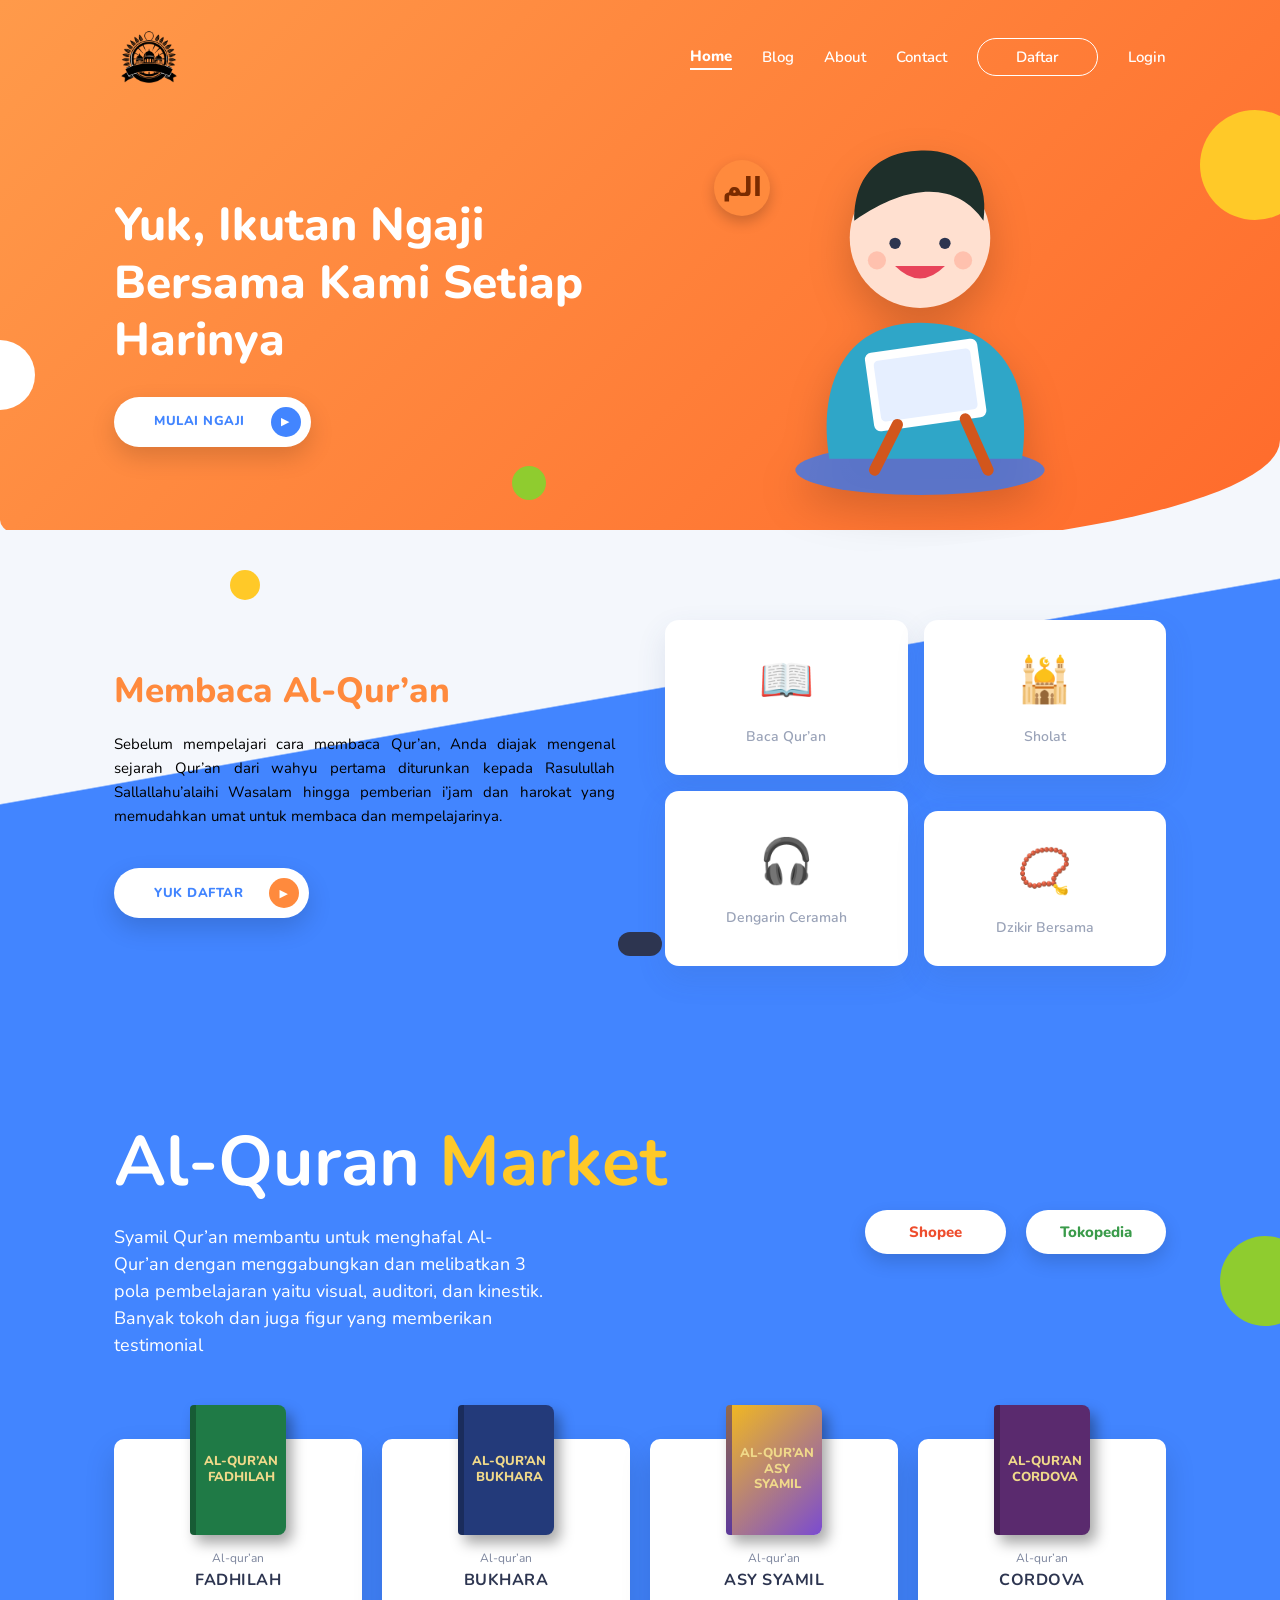
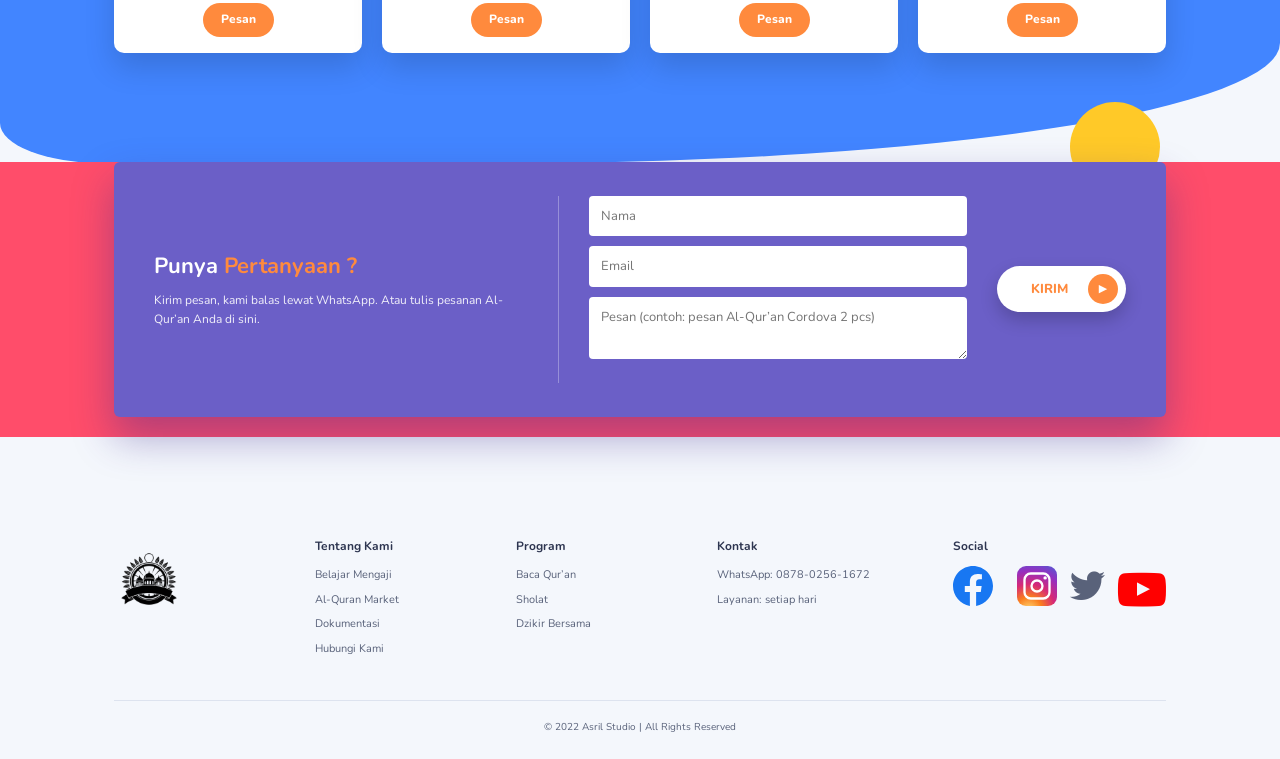
==== index.html @ a38765bd "renaming" ====
<!doctype html>
<html lang="id">
  <head>
    <meta charset="UTF-8" />
    <meta name="viewport" content="width=device-width, initial-scale=1" />
    <title>Yuk Ikutan Ngaji Bersama Kami</title>
    <meta
      name="description"
      content="Belajar mengaji agar fasih membaca Al-Qur’an. Daftar dan pesan Al-Qur’an langsung lewat WhatsApp."
    />
    <link rel="preconnect" href="https://fonts.googleapis.com" />
    <link rel="preconnect" href="https://fonts.gstatic.com" crossorigin />
    <link
      href="https://fonts.googleapis.com/css2?family=Nunito:wght@400;600;700;800&display=swap"
      rel="stylesheet"
    />
    <link rel="stylesheet" href="ngaji.css" />
    <link rel="stylesheet" href="https://cdnjs.cloudflare.com/ajax/libs/font-awesome/4.7.0/css/font-awesome.min.css">
  </head>
  <body>
    <header>
      <div class="wrap">
        <nav>
          <a href="#" class="logo"
            ><img class="img" src="/islamic-logo-designbg.png"
          /></a>
          <button
            class="burger"
            id="burger"
            aria-label="Buka menu"
            aria-expanded="false"
          >
            ☰
          </button>
          <div class="menu" id="menu">
            <a href="#home" class="on">Home</a><a href="#dokumentasi">Blog</a
            ><a href="#belajar">About</a><a href="#kontak">Contact</a>
            <a
              href="#"
              class="btn-out wa"
              data-msg="Assalamu’alaikum, saya ingin mendaftar kelas mengaji."
              >Daftar</a
            >
            <a href="#kontak">Login</a>
          </div>
        </nav>
      </div>
    </header>

    <section class="hero" id="home">
      <span class="blob blob-hero-left"></span>
      <span class="blob blob-hero-bottom"></span>
      <span class="blob blob-hero-right"></span>
      <div class="wrap">
        <div>
          <h1>Yuk, Ikutan Ngaji Bersama Kami Setiap Harinya</h1>
          <a href="#kontak" class="cta">MULAI NGAJI <b>▶</b></a>
        </div>
        <div class="kid">
          <div class="ar" aria-hidden="true">الم</div>
          <svg
            viewBox="0 0 300 330"
            role="img"
            aria-label="Ilustrasi anak membaca Al-Qur’an"
          >
            <ellipse
              cx="150"
              cy="300"
              rx="110"
              ry="22"
              fill="#3b78f0"
              opacity=".8"
            />
            <path
              d="M70 290c-10-60 10-120 80-120s100 50 90 120z"
              fill="#2fa6c8"
            />
            <circle cx="150" cy="95" r="62" fill="#ffe0d0" />
            <path
              d="M92 80c0-48 30-62 62-62s58 20 52 62c-20-30-60-38-114 0z"
              fill="#1e2f2a"
            />
            <circle cx="128" cy="100" r="5" fill="#2d3550" />
            <circle cx="172" cy="100" r="5" fill="#2d3550" />
            <path d="M128 120q22 22 44 0z" fill="#e8445a" />
            <circle cx="112" cy="115" r="8" fill="#ffb3a0" opacity=".7" />
            <circle cx="188" cy="115" r="8" fill="#ffb3a0" opacity=".7" />
            <rect
              x="105"
              y="190"
              width="100"
              height="70"
              rx="6"
              fill="#fff"
              transform="rotate(-8 155 225)"
            />
            <rect
              x="112"
              y="198"
              width="86"
              height="54"
              rx="4"
              fill="#e6efff"
              transform="rotate(-8 155 225)"
            />
            <path
              d="M130 260l-20 40M190 255l20 45"
              stroke="#d2561c"
              stroke-width="10"
              stroke-linecap="round"
            />
          </svg>
        </div>
      </div>
    </section>

    <section class="learn" id="belajar">
      <span class="blob blob-learn"></span>
      <div class="wrap">
        <div>
          <h2 style="font-size: 0px">
            Belajar Mengaji agar Fasih Dalam <span style="font-size: 35px;">Membaca Al-Qur’an</span>
          </h2>
          <p style="font-size: 15px; color: black;">
            Sebelum mempelajari cara membaca Qur’an, Anda diajak mengenal
            sejarah Qur’an dari wahyu pertama diturunkan kepada Rasulullah
            Sallallahu’alaihi Wasalam hingga pemberian i’jam dan harokat yang
            memudahkan umat untuk membaca dan mempelajarinya.
          </p>
          <a
            href="#"
            class="cta o wa"
            data-msg="Assalamu’alaikum, saya ingin mendaftar kelas mengaji."
            >YUK DAFTAR <b>▶</b></a
          >
        </div>
        <div class="cards">
          <button
            class="card wa"
            data-msg="Assalamu’alaikum, saya ingin ikut kelas Baca Qur’an."
          >
            <span class="ic">📖</span>Baca Qur’an
          </button>
          <button
            class="card wa"
            data-msg="Assalamu’alaikum, saya ingin ikut kelas Sholat."
          >
            <span class="ic">🕌</span>Sholat
          </button>
          <button
            class="card wa"
            data-msg="Assalamu’alaikum, saya ingin info jadwal Dengarin Ceramah."
          >
            <span class="ic">🎧</span>Dengarin Ceramah
          </button>
          <button
            class="card wa"
            data-msg="Assalamu’alaikum, saya ingin ikut Dzikir Bersama."
          >
            <span class="ic">📿</span>Dzikir Bersama
          </button>
        </div>
      </div>
    </section>

    <section class="market" id="market">
      <span class="blob blob-market"></span>
      <div class="wrap">
        <div class="mh">
          <div>
            <h3 style="font-size: 70px">Al-Quran <span>Market</span></h3>
            <p style="font-size: 18px">
              Syamil Qur’an membantu untuk menghafal Al-Qur’an dengan
              menggabungkan dan melibatkan 3 pola pembelajaran yaitu visual,
              auditori, dan kinestik. Banyak tokoh dan juga figur yang
              memberikan testimonial
            </p>
          </div>
          <div class="shops">
            <a
              id="oren"
              class="shop"
              href="https://shopee.co.id"
              target="_blank"
              rel="noopener"
              >Shopee</a
            ><a
              id="ijo"
              class="shop"
              href="https://tokopedia.com"
              target="_blank"
              rel="noopener"
              >Tokopedia</a
            >
          </div>
        </div>
        <div class="books">
          <div class="book">
            <div class="cover cover-fadhilah">AL-QUR’AN<br />FADHILAH</div>
            <small>Al-qur’an</small><strong>FADHILAH</strong
            ><button
              class="order wa"
              data-msg="Assalamu’alaikum, saya ingin memesan Al-Qur’an FADHILAH."
            >
              Pesan
            </button>
          </div>
          <div class="book">
            <div class="cover cover-bukhara">AL-QUR’AN<br />BUKHARA</div>
            <small>Al-qur’an</small><strong>BUKHARA</strong
            ><button
              class="order wa"
              data-msg="Assalamu’alaikum, saya ingin memesan Al-Qur’an BUKHARA."
            >
              Pesan
            </button>
          </div>
          <div class="book">
            <div class="cover cover-syamil">AL-QUR’AN<br />ASY SYAMIL</div>
            <small>Al-qur’an</small><strong>ASY SYAMIL</strong
            ><button
              class="order wa"
              data-msg="Assalamu’alaikum, saya ingin memesan Al-Qur’an ASY SYAMIL."
            >
              Pesan
            </button>
          </div>
          <div class="book">
            <div class="cover cover-cordova">AL-QUR’AN<br />CORDOVA</div>
            <small>Al-qur’an</small><strong>CORDOVA</strong
            ><button
              class="order wa"
              data-msg="Assalamu’alaikum, saya ingin memesan Al-Qur’an CORDOVA."
            >
              Pesan
            </button>
          </div>
        </div>
      </div>
    </section>

    <section class="contact" id="kontak">
      <span class="blob blob-contact"></span>
      <div class="wrap">
        <div class="box">
          <div>
            <h3>Punya <span>Pertanyaan ?</span></h3>
            <p>
              Kirim pesan, kami balas lewat WhatsApp. Atau tulis pesanan
              Al-Qur’an Anda di sini.
            </p>
          </div>
          <form id="form" novalidate>
            <input
              type="text"
              id="nama"
              placeholder="Nama"
              autocomplete="name"
              aria-label="Nama"
            />
            <input
              type="email"
              id="email"
              placeholder="Email"
              autocomplete="email"
              aria-label="Email"
            />
            <textarea
              id="pesan"
              placeholder="Pesan (contoh: pesan Al-Qur’an Cordova 2 pcs)"
              aria-label="Pesan"
            ></textarea>
            <div class="err" id="err" role="alert"></div>
          </form>
          <button class="send" form="form" type="submit">KIRIM <b>▶</b></button>
        </div>
      </div>
    </section>

    <footer>
      <div class="wrap">
        <div class="fg">
          <div>
            <a ></a><img class="img" src="/islamic-logo-designbg.png"</a>
          </div>
          <div>
            <h4>Tentang Kami</h4>
            <a href="#belajar">Belajar Mengaji</a
            ><a href="#market">Al-Quran Market</a
            ><a href="#dokumentasi">Dokumentasi</a
            ><a href="#kontak">Hubungi Kami</a>
          </div>
          <div>
            <h4>Program</h4>
            <a href="#belajar">Baca Qur’an</a><a href="#belajar">Sholat</a
            ><a href="#belajar">Dzikir Bersama</a>
          </div>
          <div>
            <h4>Kontak</h4>
            <p>WhatsApp: 0878-0256-1672</p>
            <p>Layanan: setiap hari</p>
          </div>
          <div>
            <h4>Social</h4>
            <div class="soc">
              <a href="#" aria-label="Facebook"><svg xmlns="http://w3.org" viewBox="0 0 24 24" width="40" height="40" fill="#1877F2">
  <path d="M24 12.073c0-6.627-5.373-12-12-12s-12 5.373-12 12c0 5.99 4.388 10.954 10.125 11.854v-8.385H7.078v-3.47h3.047V9.43c0-3.007 1.792-4.669 4.533-4.669 1.312 0 2.686.235 2.686.235v2.953H15.83c-1.491 0-1.956.925-1.956 1.874v2.25h3.328l-.532 3.47h-2.796v8.385C19.612 23.027 24 18.062 24 12.073z"/>
</svg>
</a><a href="#" aria-label="Instagram"><a href="https://instagram.com" target="_blank" rel="noopener noreferrer" aria-label="Instagram">
  <svg xmlns="http://w3.org" viewBox="0 0 512 512" style="width: 40px; height: 40px;">
    <defs>
      <!-- Instagram Gradient Background -->
      <radialGradient id="ig-grad" cx="30%" cy="110%" r="130%">
        <stop offset="0%" stop-color="#feda75" />
        <stop offset="25%" stop-color="#fa7e1e" />
        <stop offset="50%" stop-color="#d62976" />
        <stop offset="75%" stop-color="#962fbf" />
        <stop offset="100%" stop-color="#4f5bd5" />
      </radialGradient>
    </defs>
    <!-- Background Camera Shape -->
    <rect width="512" height="512" rx="115" fill="url(#ig-grad)" />
    <!-- White Camera Outline -->
    <rect x="96" y="96" width="320" height="320" rx="80" fill="none" stroke="#ffffff" stroke-width="30" />
    <!-- Lens Circle -->
    <circle cx="256" cy="256" r="70" fill="none" stroke="#ffffff" stroke-width="30" />
    <!-- Flash Dot -->
    <circle cx="360" cy="152" r="22" fill="#ffffff" />
  </svg>
</a>
</a><a href="#" aria-label="Twitter"><i class="fa fa-twitter" style="font-size:40px"></i></a
              ><a href="#" aria-label="YouTube"><i class="fa fa-youtube-play" style="font-size:48px; color:red;"></i></a>
            </div>
          </div>
        </div>
        <div class="copy">© 2022 Asril Studio | All Rights Reserved</div>
      </div>
    </footer>
    <div id="toast" role="status"></div>

    <script>
      const WA = "6287802561672";
      const openWA = (text) => {
        window.open(
          "https://wa.me/" + WA + "?text=" + encodeURIComponent(text),
          "_blank",
          "noopener",
        );
      };
      const toast = (t) => {
        const el = document.getElementById("toast");
        el.textContent = t;
        el.classList.add("show");
        setTimeout(() => el.classList.remove("show"), 2600);
      };
      document.querySelectorAll(".wa").forEach((el) =>
        el.addEventListener("click", (e) => {
          e.preventDefault();
          openWA(el.dataset.msg);
          toast("Membuka WhatsApp…");
        }),
      );
      const burger = document.getElementById("burger"),
        menu = document.getElementById("menu");
      burger.addEventListener("click", () => {
        const o = menu.classList.toggle("open");
        burger.setAttribute("aria-expanded", o);
      });
      menu.addEventListener("click", (e) => {
        if (e.target.tagName === "A") menu.classList.remove("open");
      });
      document.getElementById("form").addEventListener("submit", (e) => {
        e.preventDefault();
        const nama = document.getElementById("nama").value.trim();
        const email = document.getElementById("email").value.trim();
        const pesan = document.getElementById("pesan").value.trim();
        const err = document.getElementById("err");
        if (!nama || !pesan) {
          err.textContent = "Nama dan pesan wajib diisi.";
          return;
        }
        if (email && !/^\S+@\S+\.\S+$/.test(email)) {
          err.textContent = "Format email belum benar.";
          return;
        }
        err.textContent = "";
        openWA(
          "Assalamu’alaikum, saya " +
            nama +
            (email ? " (" + email + ")" : "") +
            ".\n\n" +
            pesan,
        );
        toast("Pesan dikirim lewat WhatsApp");
        e.target.reset();
      });
    </script>
  </body>
</html>
---- ngaji.css ----
:root {
  --org: #ff8a3d;
  --org2: #ff6a2b;
  --blue: #4285ff;
  --yel: #ffc928;
  --grn: #8fcc2f;
  --red: #ff4d6a;
  --pur: #6b5fc7;
  --ink: #2d3550;
  --bg: #f4f7fc;
}
* {
  box-sizing: border-box;
  margin: 0;
  padding: 0;
}
html {
  scroll-behavior: smooth;
}
body {
  font-family: Nunito, system-ui, sans-serif;
  color: var(--ink);
  background: var(--bg);
  overflow-x: hidden;
  line-height: 1.6;
}
a {
  color: inherit;
  text-decoration: none;
}
button {
  font: inherit;
  cursor: pointer;
  border: 0;
}
:focus-visible {
  outline: 3px solid var(--ink);
  outline-offset: 3px;
}
.wrap {
  max-width: 1100px;
  margin: 0 auto;
  padding: 0 24px;
  position: relative;
  z-index: 2;
}
.blob {
  position: absolute;
  border-radius: 50%;
  z-index: 1;
}
.blob-hero-left {
  width: 70px;
  height: 70px;
  background: #fff;
  left: -35px;
  top: 340px;
}
.blob-hero-bottom {
  width: 34px;
  height: 34px;
  background: var(--grn);
  left: 40%;
  bottom: 60px;
}
.blob-hero-right {
  width: 110px;
  height: 110px;
  background: var(--yel);
  right: -30px;
  top: 110px;
}
.blob-learn {
  width: 30px;
  height: 30px;
  background: var(--yel);
  left: 230px;
  top: 40px;
}
.blob-market {
  width: 90px;
  height: 90px;
  background: var(--grn);
  right: -30px;
  top: 150px;
}
.blob-doc-right {
  width: 90px;
  height: 90px;
  background: var(--pur);
  right: 90px;
  top: 320px;
}
.blob-doc-left {
  width: 30px;
  height: 30px;
  background: var(--grn);
  left: 30px;
  top: 0;
}
.blob-contact {
  width: 90px;
  height: 90px;
  background: var(--yel);
  right: 120px;
  top: -60px;
}
header {
  position: absolute;
  top: 0;
  left: 0;
  right: 0;
  z-index: 10;
}
nav {
  display: flex;
  align-items: center;
  justify-content: space-between;
  padding: 22px 0;
}
.logo {
  font-weight: 800;
  color: #fff;
  font-size: 20px;
  letter-spacing: 1px;
  display: flex;
  align-items: center;
  gap: 6px;
}
.img {
  width: 70px;
  height: 70px;
}
.logo i {
  width: 20px;
  height: 20px;
  border: 3px solid #fff;
  border-radius: 4px;
  display: inline-block;
}
.menu {
  display: flex;
  align-items: center;
  gap: 30px;
  color: #fff;
  font-weight: 600;
  font-size: 15px;
}
.menu a.on {
  font-weight: 800;
  border-bottom: 2px solid #fff;
}
.btn-out {
  border: 1.5px solid #fff;
  border-radius: 99px;
  padding: 6px 38px;
}
.burger {
  display: none;
  background: none;
  color: #fff;
  font-size: 28px;
}
.hero {
  background: linear-gradient(135deg, #ff9a4a, #ff6a2b);
  position: relative;
  min-height: 560px;
  border-radius: 0 0 50% 14% / 0 0 120px 40px;
  padding-top: 130px;
  overflow: hidden;
}
.hero .wrap {
  display: grid;
  grid-template-columns: 1.1fr 1fr;
  align-items: center;
  gap: 20px;
  min-height: 380px;
}
.hero h1 {
  color: #fff;
  font-size: clamp(30px, 4.4vw, 46px);
  line-height: 1.25;
  font-weight: 800;
  margin-bottom: 28px;
}
.cta {
  display: inline-flex;
  align-items: center;
  gap: 26px;
  background: #fff;
  color: var(--blue);
  font-weight: 800;
  font-size: 13px;
  letter-spacing: 0.5px;
  padding: 10px 10px 10px 40px;
  border-radius: 99px;
  box-shadow: 0 10px 24px rgba(0, 0, 0, 0.15);
  transition: transform 0.15s;
}
.cta:hover {
  transform: translateY(-2px);
}
.cta b {
  width: 30px;
  height: 30px;
  border-radius: 50%;
  background: var(--blue);
  color: #fff;
  display: grid;
  place-items: center;
  font-size: 11px;
}
.cta.o b {
  background: var(--org);
}
.kid {
  justify-self: center;
  position: relative;
  width: min(340px, 80%);
}
.kid svg {
  width: 100%;
  height: auto;
  filter: drop-shadow(0 18px 20px rgba(0, 0, 0, 0.18));
}
.ar {
  position: absolute;
  left: -36px;
  top: 30px;
  width: 56px;
  height: 56px;
  border-radius: 50%;
  background: var(--org);
  color: #7a2b00;
  display: grid;
  place-items: center;
  font-size: 26px;
  font-weight: 800;
  box-shadow: 0 6px 14px rgba(0, 0, 0, 0.2);
}
.learn {
  position: relative;
  padding: 90px 0 120px;
  background: linear-gradient(170deg, var(--bg) 35%, var(--blue) 35.2%);
  margin-top: -30px;
}
.learn .wrap {
  display: grid;
  grid-template-columns: 1fr 1fr;
  gap: 50px;
  align-items: center;
}
.learn h2 {
  font-size: 20px;
  font-weight: 700;
  color: #4a5370;
  line-height: 1.35;
}
.learn h2 span {
  color: var(--org);
  font-size: 22px;
  font-weight: 800;
  display: block;
}
.learn p {
  text-align: justify;
  font-size: 13px;
  margin: 18px 0 40px;
  color: #4a5370;
}
.cards {
  display: grid;
  grid-template-columns: 1fr 1fr;
  gap: 16px;
}
.card {
  background: #fff;
  border-radius: 14px;
  padding: 26px 12px;
  text-align: center;
  box-shadow: 0 12px 30px rgba(60, 80, 140, 0.12);
  color: #9aa3b8;
  font-size: 14px;
  font-weight: 600;
  transition:
    transform 0.15s,
    box-shadow 0.15s;
  display: block;
  width: 100%;
}
.card:hover {
  transform: translateY(-3px);
  box-shadow: 0 16px 34px rgba(60, 80, 140, 0.2);
}
.card .ic {
  font-size: 44px;
  display: block;
  margin-bottom: 10px;
}
.cards .card:nth-child(4) {
  margin-top: 20px;
}
.market {
  background: var(--blue);
  position: relative;
  padding: 20px 0 110px;
  color: #fff;
  border-radius: 0 0 60% 8% / 0 0 120px 40px;
  overflow: hidden;
}
.mh {
  display: flex;
  justify-content: space-between;
  align-items: center;
  gap: 20px;
  flex-wrap: wrap;
}
.mh h3 {
  font-size: 16px;
  font-weight: 700;
}
.mh h3 span {
  color: var(--yel);
}
.mh p {
  font-size: 10px;
  max-width: 430px;
  line-height: 1.5;
  margin-top: 6px;
}
.shops {
  display: flex;
  gap: 20px;
}
.shop {
  background: #fff;
  color: black;
  border-radius: 99px;
  padding: 10px 34px;
  font-weight: 800;
  font-size: 15px;
  box-shadow: 0 8px 18px rgba(0, 0, 0, 0.15);
}
.shop.s {
}
.shop.t {
}
#ijo {
  color: #3a9b4a;
}
#oren {
  padding-inline: 44px;
  color: #ee4d2d;
}
.books {
  display: grid;
  grid-template-columns: repeat(4, 1fr);
  gap: 20px;
  margin-top: 50px;
  padding-top: 30px;
}
.book {
  background: #fff;
  border-radius: 10px;
  text-align: center;
  padding: 0 10px 16px;
  color: var(--ink);
  box-shadow: 0 14px 30px rgba(0, 0, 0, 0.15);
}
.cover {
  width: 96px;
  height: 130px;
  margin: -34px auto 14px;
  border-radius: 4px 8px 8px 4px;
  box-shadow: 6px 8px 14px rgba(0, 0, 0, 0.35);
  display: grid;
  place-items: center;
  color: #f0d98a;
  font-weight: 800;
  font-size: 13px;
  line-height: 1.2;
  padding: 8px;
  border-left: 6px solid rgba(0, 0, 0, 0.25);
}
.cover-fadhilah {
  background: #1f7a46;
}
.cover-bukhara {
  background: #233a7a;
}
.cover-syamil {
  background: linear-gradient(135deg, #f0b723, #7a4bd1);
}
.cover-cordova {
  background: #5a2a6e;
}
.book small {
  display: block;
  color: #7b849c;
  font-size: 12px;
}
.book strong {
  display: block;
  letter-spacing: 0.5px;
  margin-bottom: 10px;
}
.order {
  background: var(--org);
  color: #fff;
  font-weight: 800;
  font-size: 12px;
  padding: 7px 18px;
  border-radius: 99px;
}
.order:hover {
  background: var(--org2);
}
.doc {
  position: relative;
  padding: 90px 0 120px;
  background: linear-gradient(175deg, var(--bg) 30%, var(--red) 30.2%);
  overflow: hidden;
}
.doc .wrap {
  display: grid;
  grid-template-columns: 200px 1.2fr 1.8fr 190px;
  grid-template-rows: auto auto auto;
  gap: 14px;
}
.t {
  background: #fff;
  border-radius: 12px;
  padding: 16px;
  box-shadow: 0 10px 24px rgba(0, 0, 0, 0.1);
  font-size: 12px;
}
.t .pl {
  width: 26px;
  height: 26px;
  border: 1.5px solid var(--pur);
  color: var(--pur);
  border-radius: 6px;
  display: grid;
  place-items: center;
  margin-bottom: 28px;
}
.t b {
  display: block;
  color: var(--pur);
  font-size: 12px;
}
.t span {
  color: #8b93a8;
  font-size: 10px;
}
.ph {
  border-radius: 12px;
  color: #fff;
  position: relative;
  overflow: hidden;
  min-height: 110px;
  display: flex;
  align-items: flex-end;
  padding: 12px;
  font-size: 11px;
  font-weight: 700;
  box-shadow: 0 10px 24px rgba(0, 0, 0, 0.18);
}
.ph em {
  font-style: normal;
  display: block;
  font-size: 9px;
  font-weight: 400;
  opacity: 0.85;
}
.ph1 {
  background: linear-gradient(160deg, #6d7fd6, #aab6f5);
  grid-column: 2;
  grid-row: 1;
}
.ph2 {
  background: linear-gradient(160deg, #2a2a35, #6a4a2a);
  grid-column: 1;
  grid-row: 2;
}
.ph3 {
  background: linear-gradient(160deg, #d9b88a, #6b4f3a);
  grid-column: 2/4;
  grid-row: 2/4;
  min-height: 220px;
  font-size: 12px;
}
.ph4 {
  background: linear-gradient(160deg, #394f3a, #a08a5a);
  grid-column: 4;
  grid-row: 2;
  min-height: 130px;
}
.ph .ic {
  position: absolute;
  top: 10px;
  right: 14px;
  font-size: 44px;
  opacity: 0.8;
}
.tl {
  grid-column: 1;
  grid-row: 1;
}
.tl2 {
  grid-column: 1;
  grid-row: 3;
}
.dt {
  grid-column: 3/5;
  grid-row: 1;
  padding: 0 0 0 20px;
}
.dt small {
  color: var(--blue);
  font-size: 14px;
  font-weight: 700;
}
.dt h3 {
  font-size: 22px;
  color: var(--org);
  font-weight: 800;
  line-height: 1.2;
}
.dt p {
  font-size: 11px;
  margin-top: 6px;
  max-width: 330px;
  color: #4a5370;
}
.contact {
  background: var(--red);
  position: relative;
  padding: 0 0 70px;
  margin-top: -1px;
}
.box {
  background: var(--pur);
  border-radius: 6px;
  padding: 34px 40px;
  display: grid;
  grid-template-columns: 1.1fr 1.2fr auto;
  gap: 30px;
  align-items: center;
  color: #fff;
  box-shadow: 0 20px 40px rgba(60, 40, 140, 0.4);
  margin-bottom: -50px;
}
.box h3 {
  font-size: 22px;
  font-weight: 700;
}
.box h3 span {
  color: var(--org);
}
.box p {
  font-size: 12px;
  margin-top: 6px;
  opacity: 0.9;
}
.box form {
  display: grid;
  gap: 10px;
  border-left: 1px solid rgba(255, 255, 255, 0.3);
  padding-left: 30px;
}
.box input,
.box textarea {
  width: 100%;
  border: 0;
  border-radius: 4px;
  padding: 10px 12px;
  font: inherit;
  font-size: 13px;
  color: var(--ink);
}
.box textarea {
  resize: vertical;
  min-height: 44px;
}
.err {
  font-size: 11px;
  color: #ffe08a;
  min-height: 14px;
}
.send {
  background: #fff;
  color: var(--org);
  display: inline-flex;
  gap: 20px;
  align-items: center;
  font-weight: 800;
  font-size: 13px;
  padding: 8px 8px 8px 34px;
  border-radius: 99px;
  box-shadow: 0 8px 18px rgba(0, 0, 0, 0.2);
}
.send b {
  width: 30px;
  height: 30px;
  border-radius: 50%;
  background: var(--org);
  color: #fff;
  display: grid;
  place-items: center;
  font-size: 11px;
}
footer {
  background: var(--bg);
  padding: 100px 0 24px;
  font-size: 11px;
  color: #59627a;
}
.fg {
  display: grid;
  grid-template-columns: 1fr 1fr 1fr 1.2fr 0.8fr;
  gap: 24px;
}
.fg h4 {
  font-size: 12px;
  color: var(--ink);
  margin-bottom: 10px;
}
.fg a,
.fg p {
  display: block;
  margin-bottom: 7px;
}
.fg a:hover {
  color: var(--org2);
}
.fg .logo {
  color: var(--org);
}
.fg .logo i {
  border-color: var(--org);
}
.soc {
  display: flex;
  gap: 12px;
}
.copy {
  text-align: center;
  margin-top: 36px;
  padding-top: 18px;
  border-top: 1px solid #dde3ef;
  font-size: 10px;
}
#toast {
  position: fixed;
  left: 50%;
  bottom: 24px;
  transform: translateX(-50%) translateY(80px);
  background: var(--ink);
  color: #fff;
  padding: 12px 22px;
  border-radius: 99px;
  font-size: 14px;
  font-weight: 700;
  transition: transform 0.3s;
  z-index: 50;
}
#toast.show {
  transform: translateX(-50%) translateY(0);
}
@media (max-width: 900px) {
  .burger {
    display: block;
  }
  .menu {
    position: absolute;
    top: 70px;
    left: 16px;
    right: 16px;
    background: var(--org2);
    flex-direction: column;
    padding: 22px;
    border-radius: 16px;
    gap: 16px;
    display: none;
    box-shadow: 0 14px 30px rgba(0, 0, 0, 0.25);
  }
  .menu.open {
    display: flex;
  }
  .hero .wrap,
  .learn .wrap {
    grid-template-columns: 1fr;
  }
  .hero {
    border-radius: 0 0 40% 10% / 0 0 60px 30px;
  }
  .kid {
    margin-bottom: 30px;
  }
  .ar {
    left: 0;
  }
  .books {
    grid-template-columns: 1fr 1fr;
    row-gap: 50px;
  }
  .doc .wrap {
    grid-template-columns: 1fr 1fr;
  }
  .ph1,
  .ph2,
  .ph3,
  .ph4,
  .tl,
  .tl2,
  .dt {
    grid-column: auto;
    grid-row: auto;
  }
  .dt {
    grid-column: 1/-1;
    order: -1;
    padding: 0 0 10px;
  }
  .ph3 {
    grid-column: 1/-1;
  }
  .box {
    grid-template-columns: 1fr;
    padding: 28px 22px;
  }
  .box form {
    border-left: 0;
    padding: 0;
  }
  .fg {
    grid-template-columns: 1fr 1fr;
  }
}
@media (prefers-reduced-motion: reduce) {
  * {
    transition: none !important;
    scroll-behavior: auto !important;
  }
}
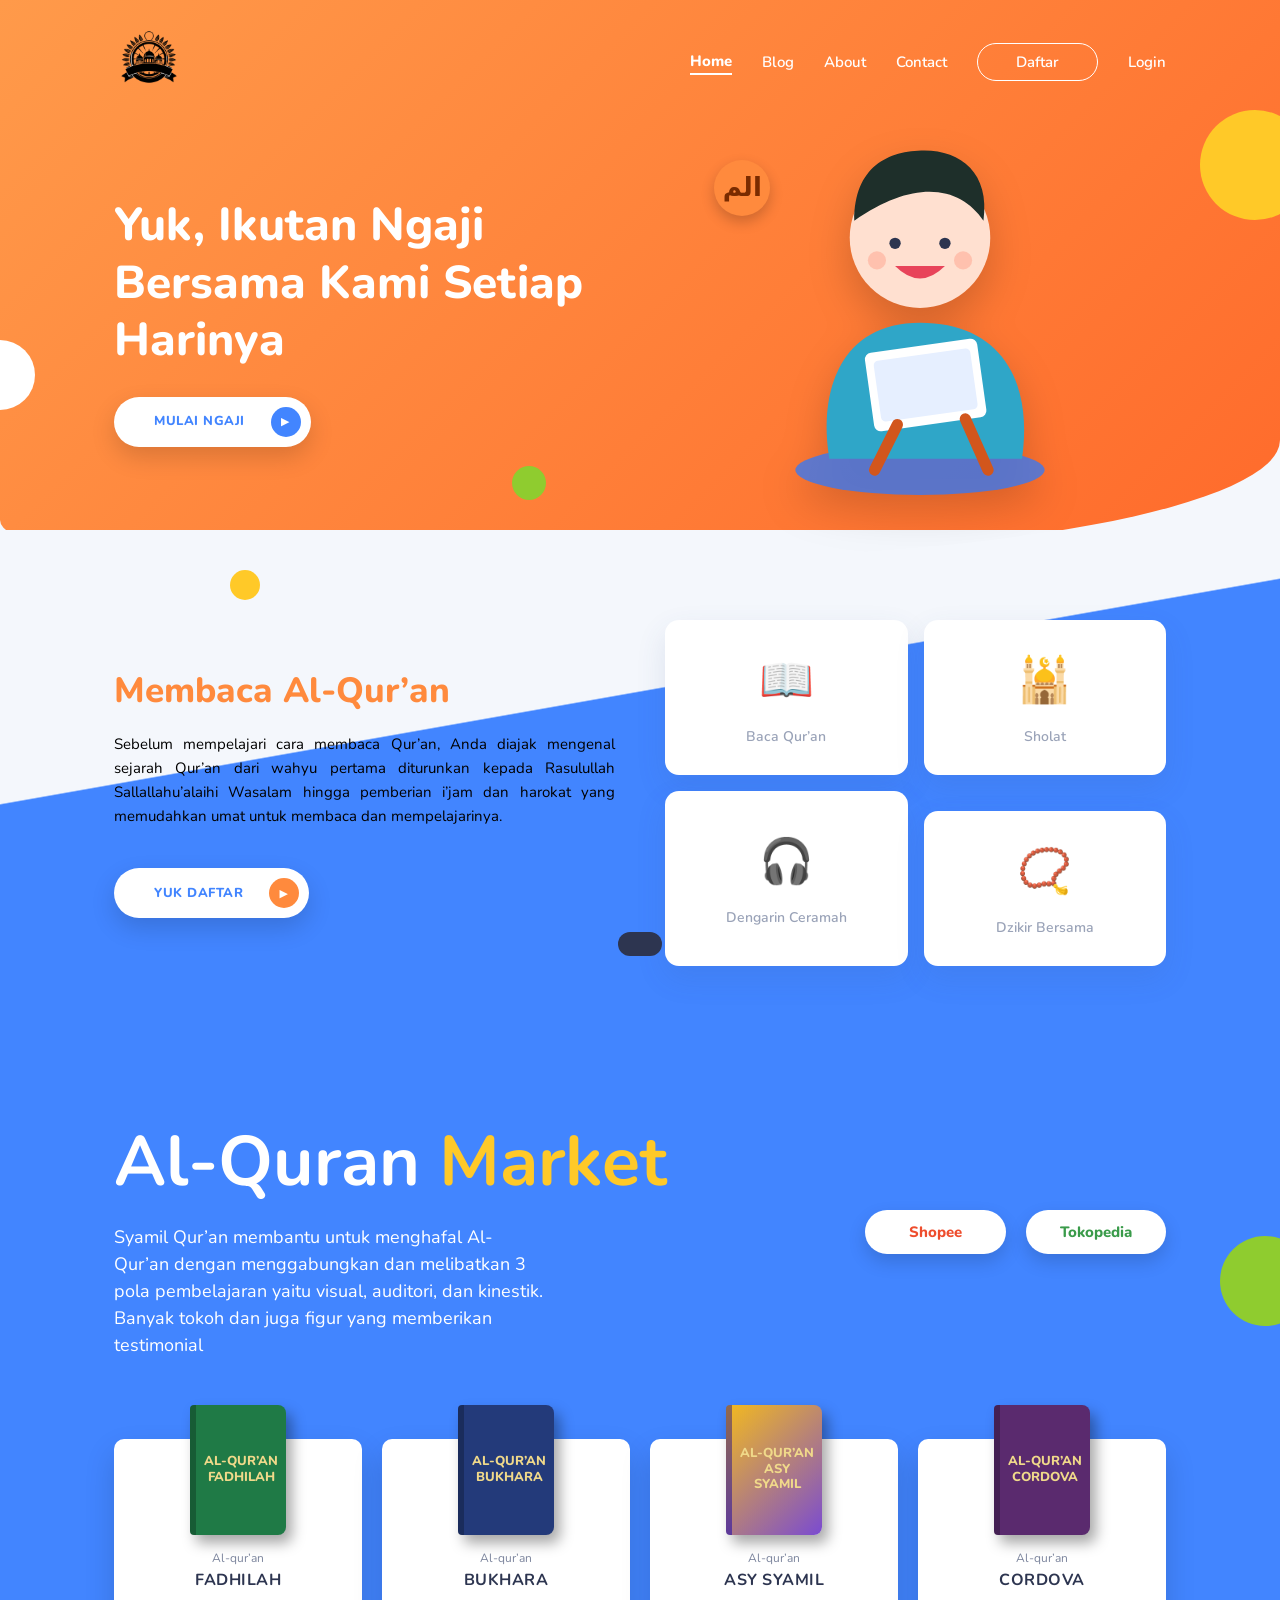
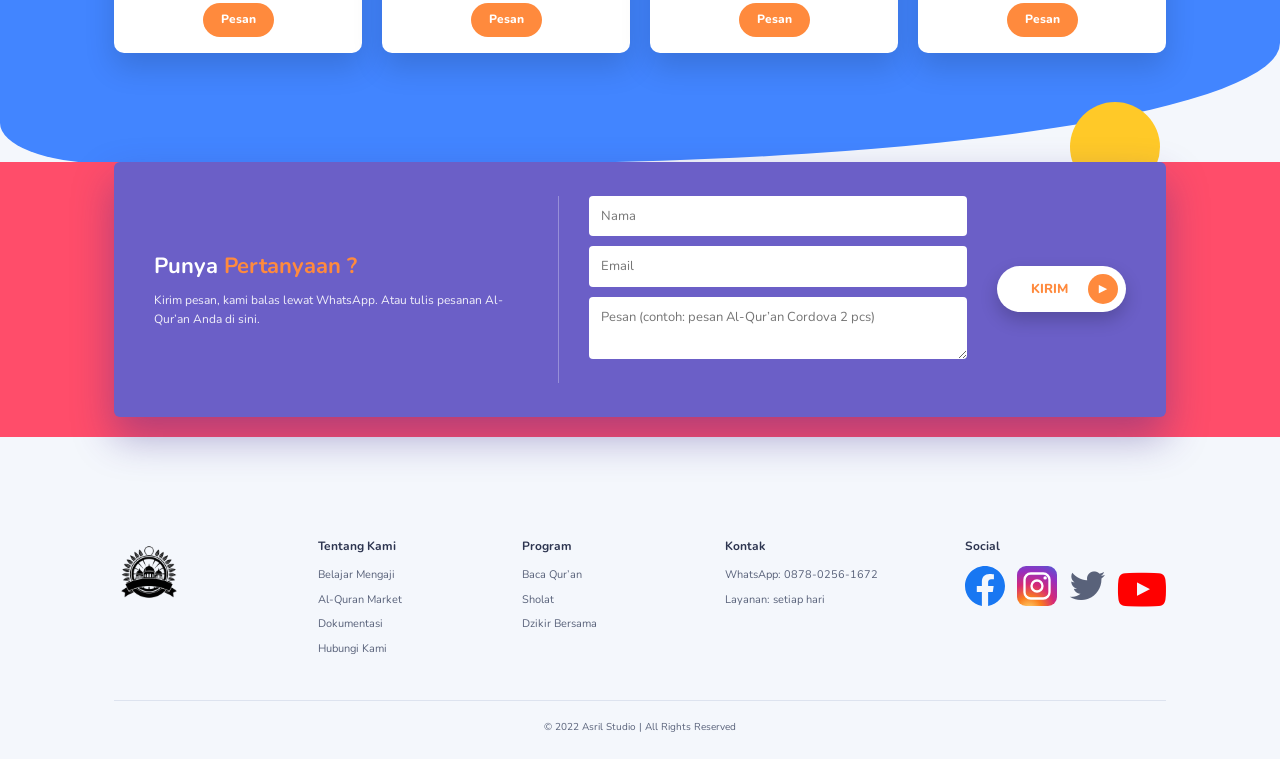
==== commit a8d5f32d: "fixing image" ====
--- a/index.html
+++ b/index.html
@@ -15,15 +15,21 @@
       rel="stylesheet"
     />
     <link rel="stylesheet" href="ngaji.css" />
-    <link rel="stylesheet" href="https://cdnjs.cloudflare.com/ajax/libs/font-awesome/4.7.0/css/font-awesome.min.css">
+    <link
+      rel="stylesheet"
+      href="https://cdnjs.cloudflare.com/ajax/libs/font-awesome/4.7.0/css/font-awesome.min.css"
+    />
   </head>
   <body>
     <header>
       <div class="wrap">
         <nav>
-          <a href="#" class="logo"
-            ><img class="img" src="/islamic-logo-designbg.png"
-          /></a>
+          <a href="#" class="logo">
+            <picture>
+              <source srcset="/converted.webp" type="image/webp" />
+              <img class="img" src="/islamic-logo-designbg.png" />
+            </picture>
+          </a>
           <button
             class="burger"
             id="burger"
@@ -119,9 +125,10 @@
       <div class="wrap">
         <div>
           <h2 style="font-size: 0px">
-            Belajar Mengaji agar Fasih Dalam <span style="font-size: 35px;">Membaca Al-Qur’an</span>
+            Belajar Mengaji agar Fasih Dalam
+            <span style="font-size: 35px">Membaca Al-Qur’an</span>
           </h2>
-          <p style="font-size: 15px; color: black;">
+          <p style="font-size: 15px; color: black">
             Sebelum mempelajari cara membaca Qur’an, Anda diajak mengenal
             sejarah Qur’an dari wahyu pertama diturunkan kepada Rasulullah
             Sallallahu’alaihi Wasalam hingga pemberian i’jam dan harokat yang
@@ -281,7 +288,16 @@
       <div class="wrap">
         <div class="fg">
           <div>
-            <a ></a><img class="img" src="/islamic-logo-designbg.png"</a>
+            <a href="#home">
+              <picture>
+                <source srcset="/converted.webp" type="image/webp" />
+                <img
+                  class="img"
+                  src="/islamic-logo-designbg.png"
+                  alt="Ngaji-ku"
+                />
+              </picture>
+            </a>
           </div>
           <div>
             <h4>Tentang Kami</h4>
@@ -303,33 +319,78 @@
           <div>
             <h4>Social</h4>
             <div class="soc">
-              <a href="#" aria-label="Facebook"><svg xmlns="http://w3.org" viewBox="0 0 24 24" width="40" height="40" fill="#1877F2">
-  <path d="M24 12.073c0-6.627-5.373-12-12-12s-12 5.373-12 12c0 5.99 4.388 10.954 10.125 11.854v-8.385H7.078v-3.47h3.047V9.43c0-3.007 1.792-4.669 4.533-4.669 1.312 0 2.686.235 2.686.235v2.953H15.83c-1.491 0-1.956.925-1.956 1.874v2.25h3.328l-.532 3.47h-2.796v8.385C19.612 23.027 24 18.062 24 12.073z"/>
-</svg>
-</a><a href="#" aria-label="Instagram"><a href="https://instagram.com" target="_blank" rel="noopener noreferrer" aria-label="Instagram">
-  <svg xmlns="http://w3.org" viewBox="0 0 512 512" style="width: 40px; height: 40px;">
-    <defs>
-      <!-- Instagram Gradient Background -->
-      <radialGradient id="ig-grad" cx="30%" cy="110%" r="130%">
-        <stop offset="0%" stop-color="#feda75" />
-        <stop offset="25%" stop-color="#fa7e1e" />
-        <stop offset="50%" stop-color="#d62976" />
-        <stop offset="75%" stop-color="#962fbf" />
-        <stop offset="100%" stop-color="#4f5bd5" />
-      </radialGradient>
-    </defs>
-    <!-- Background Camera Shape -->
-    <rect width="512" height="512" rx="115" fill="url(#ig-grad)" />
-    <!-- White Camera Outline -->
-    <rect x="96" y="96" width="320" height="320" rx="80" fill="none" stroke="#ffffff" stroke-width="30" />
-    <!-- Lens Circle -->
-    <circle cx="256" cy="256" r="70" fill="none" stroke="#ffffff" stroke-width="30" />
-    <!-- Flash Dot -->
-    <circle cx="360" cy="152" r="22" fill="#ffffff" />
-  </svg>
-</a>
-</a><a href="#" aria-label="Twitter"><i class="fa fa-twitter" style="font-size:40px"></i></a
-              ><a href="#" aria-label="YouTube"><i class="fa fa-youtube-play" style="font-size:48px; color:red;"></i></a>
+              <a href="#" aria-label="Facebook"
+                ><svg
+                  xmlns="http://w3.org"
+                  viewBox="0 0 24 24"
+                  width="40"
+                  height="40"
+                  fill="#1877F2"
+                >
+                  <path
+                    d="M24 12.073c0-6.627-5.373-12-12-12s-12 5.373-12 12c0 5.99 4.388 10.954 10.125 11.854v-8.385H7.078v-3.47h3.047V9.43c0-3.007 1.792-4.669 4.533-4.669 1.312 0 2.686.235 2.686.235v2.953H15.83c-1.491 0-1.956.925-1.956 1.874v2.25h3.328l-.532 3.47h-2.796v8.385C19.612 23.027 24 18.062 24 12.073z"
+                  />
+                </svg> </a
+              ><a
+                href="https://instagram.com"
+                target="_blank"
+                rel="noopener noreferrer"
+                aria-label="Instagram"
+              >
+                <svg
+                  xmlns="http://w3.org"
+                  viewBox="0 0 512 512"
+                  style="width: 40px; height: 40px"
+                >
+                  <defs>
+                    <!-- Instagram Gradient Background -->
+                    <radialGradient id="ig-grad" cx="30%" cy="110%" r="130%">
+                      <stop offset="0%" stop-color="#feda75" />
+                      <stop offset="25%" stop-color="#fa7e1e" />
+                      <stop offset="50%" stop-color="#d62976" />
+                      <stop offset="75%" stop-color="#962fbf" />
+                      <stop offset="100%" stop-color="#4f5bd5" />
+                    </radialGradient>
+                  </defs>
+                  <!-- Background Camera Shape -->
+                  <rect
+                    width="512"
+                    height="512"
+                    rx="115"
+                    fill="url(#ig-grad)"
+                  />
+                  <!-- White Camera Outline -->
+                  <rect
+                    x="96"
+                    y="96"
+                    width="320"
+                    height="320"
+                    rx="80"
+                    fill="none"
+                    stroke="#ffffff"
+                    stroke-width="30"
+                  />
+                  <!-- Lens Circle -->
+                  <circle
+                    cx="256"
+                    cy="256"
+                    r="70"
+                    fill="none"
+                    stroke="#ffffff"
+                    stroke-width="30"
+                  />
+                  <!-- Flash Dot -->
+                  <circle cx="360" cy="152" r="22" fill="#ffffff" />
+                </svg>
+              </a>
+              <a href="#" aria-label="Twitter"
+                ><i class="fa fa-twitter" style="font-size: 40px"></i></a
+              ><a href="#" aria-label="YouTube"
+                ><i
+                  class="fa fa-youtube-play"
+                  style="font-size: 48px; color: red"
+                ></i
+              ></a>
             </div>
           </div>
         </div>
